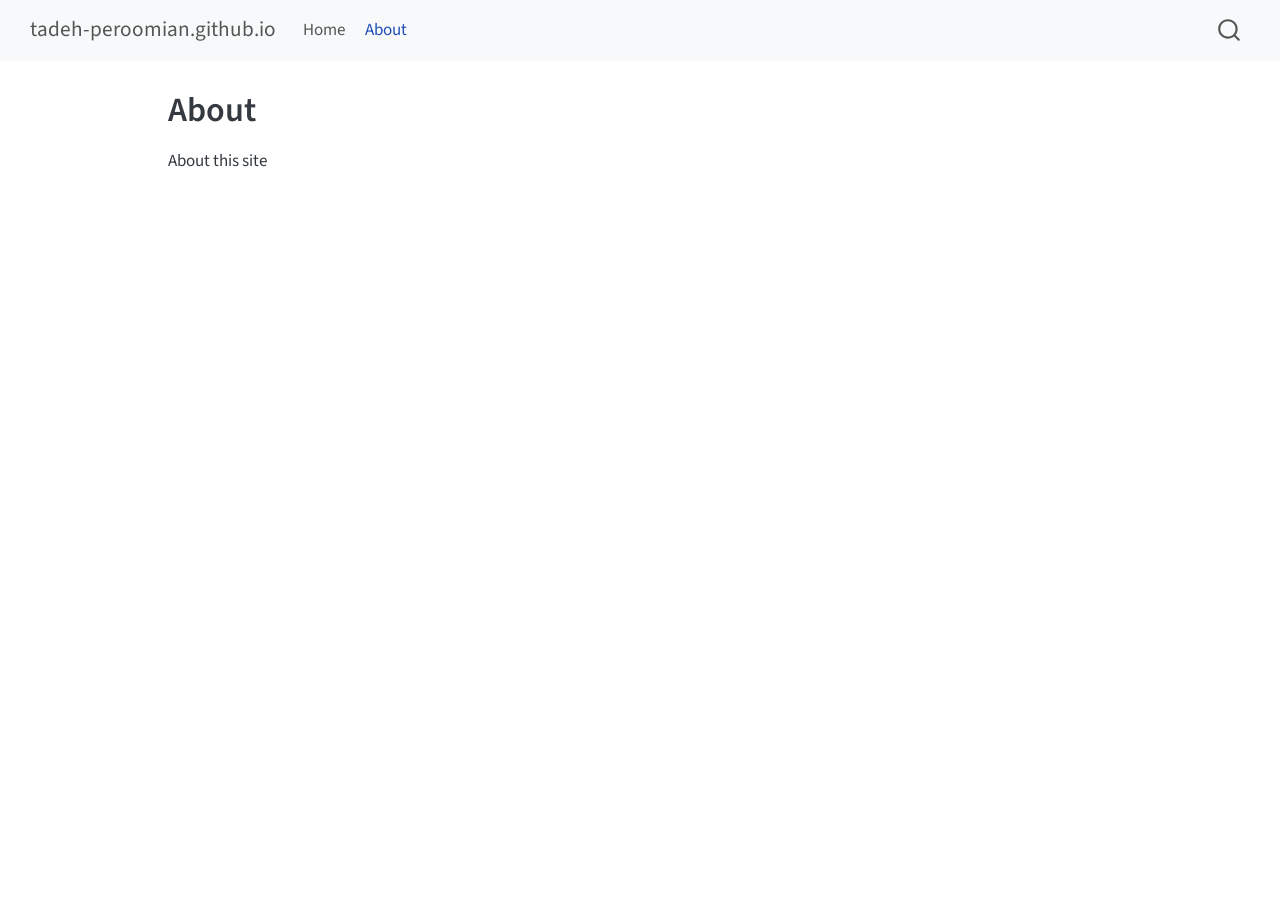
==== docs/about.html @ ea0ac881 "creating my website" ====
<!DOCTYPE html>
<html xmlns="http://www.w3.org/1999/xhtml" lang="en" xml:lang="en"><head>

<meta charset="utf-8">
<meta name="generator" content="quarto-1.9.36">

<meta name="viewport" content="width=device-width, initial-scale=1.0, user-scalable=yes">


<title>About – tadeh-peroomian.github.io</title>
<style>
/* Default styles provided by pandoc.
** See https://pandoc.org/MANUAL.html#variables-for-html for config info.
*/
code{white-space: pre-wrap;}
span.smallcaps{font-variant: small-caps;}
div.columns{display: flex; gap: min(4vw, 1.5em);}
div.column{flex: auto; overflow-x: auto;}
div.hanging-indent{margin-left: 1.5em; text-indent: -1.5em;}
ul.task-list{list-style: none;}
ul.task-list li input[type="checkbox"] {
  width: 0.8em;
  margin: 0 0.8em 0.2em -1em; /* quarto-specific, see https://github.com/quarto-dev/quarto-cli/issues/4556 */ 
  vertical-align: middle;
}
</style>


<script src="site_libs/quarto-nav/quarto-nav.js"></script>
<script src="site_libs/quarto-nav/headroom.min.js"></script>
<script src="site_libs/clipboard/clipboard.min.js"></script>
<script src="site_libs/quarto-search/autocomplete.umd.js"></script>
<script src="site_libs/quarto-search/fuse.min.js"></script>
<script src="site_libs/quarto-search/quarto-search.js"></script>
<meta name="quarto:offset" content="./">
<script src="site_libs/quarto-html/quarto.js" type="module"></script>
<script src="site_libs/quarto-html/tabsets/tabsets.js" type="module"></script>
<script src="site_libs/quarto-html/popper.min.js"></script>
<script src="site_libs/quarto-html/tippy.umd.min.js"></script>
<script src="site_libs/quarto-html/anchor.min.js"></script>
<link href="site_libs/quarto-html/tippy.css" rel="stylesheet">
<link href="site_libs/quarto-html/quarto-syntax-highlighting-845c23b38eaddc0f92fda52bfe77a8c8.css" rel="stylesheet" id="quarto-text-highlighting-styles">
<script src="site_libs/bootstrap/bootstrap.min.js"></script>
<link href="site_libs/bootstrap/bootstrap-icons.css" rel="stylesheet">
<link href="site_libs/bootstrap/bootstrap-158031087360bce0ff56dc785ce39e06.min.css" rel="stylesheet" append-hash="true" id="quarto-bootstrap" data-mode="light">
<script id="quarto-search-options" type="application/json">{
  "location": "navbar",
  "copy-button": false,
  "collapse-after": 3,
  "panel-placement": "end",
  "type": "overlay",
  "limit": 50,
  "keyboard-shortcut": [
    "f",
    "/",
    "s"
  ],
  "show-item-context": false,
  "language": {
    "search-no-results-text": "No results",
    "search-matching-documents-text": "matching documents",
    "search-copy-link-title": "Copy link to search",
    "search-hide-matches-text": "Hide additional matches",
    "search-more-match-text": "more match in this document",
    "search-more-matches-text": "more matches in this document",
    "search-clear-button-title": "Clear",
    "search-text-placeholder": "",
    "search-detached-cancel-button-title": "Cancel",
    "search-submit-button-title": "Submit",
    "search-label": "Search"
  }
}</script>


<link rel="stylesheet" href="styles.css">
</head>

<body class="nav-fixed quarto-light">

<div id="quarto-search-results"></div>
  <header id="quarto-header" class="headroom fixed-top">
    <nav class="navbar navbar-expand-lg " data-bs-theme="dark">
      <div class="navbar-container container-fluid">
      <div class="navbar-brand-container mx-auto">
    <a class="navbar-brand" href="./index.html">
    <span class="navbar-title">tadeh-peroomian.github.io</span>
    </a>
  </div>
            <div id="quarto-search" class="" title="Search"></div>
          <button class="navbar-toggler" type="button" data-bs-toggle="collapse" data-bs-target="#navbarCollapse" aria-controls="navbarCollapse" role="menu" aria-expanded="false" aria-label="Toggle navigation" onclick="if (window.quartoToggleHeadroom) { window.quartoToggleHeadroom(); }">
  <span class="navbar-toggler-icon"></span>
</button>
          <div class="collapse navbar-collapse" id="navbarCollapse">
            <ul class="navbar-nav navbar-nav-scroll me-auto">
  <li class="nav-item">
    <a class="nav-link" href="./index.html"> 
<span class="menu-text">Home</span></a>
  </li>  
  <li class="nav-item">
    <a class="nav-link active" href="./about.html" aria-current="page"> 
<span class="menu-text">About</span></a>
  </li>  
</ul>
          </div> <!-- /navcollapse -->
            <div class="quarto-navbar-tools">
</div>
      </div> <!-- /container-fluid -->
    </nav>
</header>
<!-- content -->
<div id="quarto-content" class="quarto-container page-columns page-rows-contents page-layout-article page-navbar">
<!-- sidebar -->
<!-- margin-sidebar -->
    <div id="quarto-margin-sidebar" class="sidebar margin-sidebar zindex-bottom">
        
    </div>
<!-- main -->
<main class="content" id="quarto-document-content">

<header id="title-block-header" class="quarto-title-block default">
<div class="quarto-title">
<h1 class="title">About</h1>
</div>



<div class="quarto-title-meta">

    
  
    
  </div>
  


</header>


<p>About this site</p>



</main> <!-- /main -->
<script id="quarto-html-after-body" type="application/javascript">
  window.document.addEventListener("DOMContentLoaded", function (event) {
    const icon = "";
    const anchorJS = new window.AnchorJS();
    anchorJS.options = {
      placement: 'right',
      icon: icon
    };
    anchorJS.add('.anchored');
    const isCodeAnnotation = (el) => {
      for (const clz of el.classList) {
        if (clz.startsWith('code-annotation-')) {                     
          return true;
        }
      }
      return false;
    }
    const onCopySuccess = function(e) {
      // button target
      const button = e.trigger;
      // don't keep focus
      button.blur();
      // flash "checked"
      button.classList.add('code-copy-button-checked');
      var currentTitle = button.getAttribute("title");
      button.setAttribute("title", "Copied!");
      let tooltip;
      if (window.bootstrap) {
        button.setAttribute("data-bs-toggle", "tooltip");
        button.setAttribute("data-bs-placement", "left");
        button.setAttribute("data-bs-title", "Copied!");
        tooltip = new bootstrap.Tooltip(button, 
          { trigger: "manual", 
            customClass: "code-copy-button-tooltip",
            offset: [0, -8]});
        tooltip.show();    
      }
      setTimeout(function() {
        if (tooltip) {
          tooltip.hide();
          button.removeAttribute("data-bs-title");
          button.removeAttribute("data-bs-toggle");
          button.removeAttribute("data-bs-placement");
        }
        button.setAttribute("title", currentTitle);
        button.classList.remove('code-copy-button-checked');
      }, 1000);
      // clear code selection
      e.clearSelection();
    }
    const getTextToCopy = function(trigger) {
      const outerScaffold = trigger.parentElement.cloneNode(true);
      const codeEl = outerScaffold.querySelector('code');
      for (const childEl of codeEl.children) {
        if (isCodeAnnotation(childEl)) {
          childEl.remove();
        }
      }
      return codeEl.innerText;
    }
    const clipboard = new window.ClipboardJS('.code-copy-button:not([data-in-quarto-modal])', {
      text: getTextToCopy
    });
    clipboard.on('success', onCopySuccess);
    if (window.document.getElementById('quarto-embedded-source-code-modal')) {
      const clipboardModal = new window.ClipboardJS('.code-copy-button[data-in-quarto-modal]', {
        text: getTextToCopy,
        container: window.document.getElementById('quarto-embedded-source-code-modal')
      });
      clipboardModal.on('success', onCopySuccess);
    }
      var localhostRegex = new RegExp(/^(?:http|https):\/\/localhost\:?[0-9]*\//);
      var mailtoRegex = new RegExp(/^mailto:/);
        var filterRegex = new RegExp('/' + window.location.host + '/');
      var isInternal = (href) => {
          return filterRegex.test(href) || localhostRegex.test(href) || mailtoRegex.test(href);
      }
      // Inspect non-navigation links and adorn them if external
     var links = window.document.querySelectorAll('a[href]:not(.nav-link):not(.navbar-brand):not(.toc-action):not(.sidebar-link):not(.sidebar-item-toggle):not(.pagination-link):not(.no-external):not([aria-hidden]):not(.dropdown-item):not(.quarto-navigation-tool):not(.about-link)');
      for (var i=0; i<links.length; i++) {
        const link = links[i];
        if (!isInternal(link.href)) {
          // undo the damage that might have been done by quarto-nav.js in the case of
          // links that we want to consider external
          if (link.dataset.originalHref !== undefined) {
            link.href = link.dataset.originalHref;
          }
        }
      }
    function tippyHover(el, contentFn, onTriggerFn, onUntriggerFn) {
      const config = {
        allowHTML: true,
        maxWidth: 500,
        delay: 100,
        arrow: false,
        appendTo: function(el) {
            return el.parentElement;
        },
        interactive: true,
        interactiveBorder: 10,
        theme: 'quarto',
        placement: 'bottom-start',
      };
      if (contentFn) {
        config.content = contentFn;
      }
      if (onTriggerFn) {
        config.onTrigger = onTriggerFn;
      }
      if (onUntriggerFn) {
        config.onUntrigger = onUntriggerFn;
      }
      window.tippy(el, config); 
    }
    const noterefs = window.document.querySelectorAll('a[role="doc-noteref"]');
    for (var i=0; i<noterefs.length; i++) {
      const ref = noterefs[i];
      tippyHover(ref, function() {
        // use id or data attribute instead here
        let href = ref.getAttribute('data-footnote-href') || ref.getAttribute('href');
        try { href = new URL(href).hash; } catch {}
        const id = href.replace(/^#\/?/, "");
        const note = window.document.getElementById(id);
        if (note) {
          return note.innerHTML;
        } else {
          return "";
        }
      });
    }
    const xrefs = window.document.querySelectorAll('a.quarto-xref');
    const processXRef = (id, note) => {
      // Strip column container classes
      const stripColumnClz = (el) => {
        el.classList.remove("page-full", "page-columns");
        if (el.children) {
          for (const child of el.children) {
            stripColumnClz(child);
          }
        }
      }
      stripColumnClz(note)
      if (id === null || id.startsWith('sec-')) {
        // Special case sections, only their first couple elements
        const container = document.createElement("div");
        if (note.children && note.children.length > 2) {
          container.appendChild(note.children[0].cloneNode(true));
          for (let i = 1; i < note.children.length; i++) {
            const child = note.children[i];
            if (child.tagName === "P" && child.innerText === "") {
              continue;
            } else {
              container.appendChild(child.cloneNode(true));
              break;
            }
          }
          if (window.Quarto?.typesetMath) {
            window.Quarto.typesetMath(container);
          }
          return container.innerHTML
        } else {
          if (window.Quarto?.typesetMath) {
            window.Quarto.typesetMath(note);
          }
          return note.innerHTML;
        }
      } else {
        // Remove any anchor links if they are present
        const anchorLink = note.querySelector('a.anchorjs-link');
        if (anchorLink) {
          anchorLink.remove();
        }
        if (window.Quarto?.typesetMath) {
          window.Quarto.typesetMath(note);
        }
        if (note.classList.contains("callout")) {
          return note.outerHTML;
        } else {
          return note.innerHTML;
        }
      }
    }
    for (var i=0; i<xrefs.length; i++) {
      const xref = xrefs[i];
      tippyHover(xref, undefined, function(instance) {
        instance.disable();
        let url = xref.getAttribute('href');
        let hash = undefined; 
        if (url.startsWith('#')) {
          hash = url;
        } else {
          try { hash = new URL(url).hash; } catch {}
        }
        if (hash) {
          const id = hash.replace(/^#\/?/, "");
          const note = window.document.getElementById(id);
          if (note !== null) {
            try {
              const html = processXRef(id, note.cloneNode(true));
              instance.setContent(html);
            } finally {
              instance.enable();
              instance.show();
            }
          } else {
            // See if we can fetch this
            fetch(url.split('#')[0])
            .then(res => res.text())
            .then(html => {
              const parser = new DOMParser();
              const htmlDoc = parser.parseFromString(html, "text/html");
              const note = htmlDoc.getElementById(id);
              if (note !== null) {
                const html = processXRef(id, note);
                instance.setContent(html);
              } 
            }).finally(() => {
              instance.enable();
              instance.show();
            });
          }
        } else {
          // See if we can fetch a full url (with no hash to target)
          // This is a special case and we should probably do some content thinning / targeting
          fetch(url)
          .then(res => res.text())
          .then(html => {
            const parser = new DOMParser();
            const htmlDoc = parser.parseFromString(html, "text/html");
            const note = htmlDoc.querySelector('main.content');
            if (note !== null) {
              // This should only happen for chapter cross references
              // (since there is no id in the URL)
              // remove the first header
              if (note.children.length > 0 && note.children[0].tagName === "HEADER") {
                note.children[0].remove();
              }
              const html = processXRef(null, note);
              instance.setContent(html);
            } 
          }).finally(() => {
            instance.enable();
            instance.show();
          });
        }
      }, function(instance) {
      });
    }
        let selectedAnnoteEl;
        const selectorForAnnotation = ( cell, annotation) => {
          let cellAttr = 'data-code-cell="' + cell + '"';
          let lineAttr = 'data-code-annotation="' +  annotation + '"';
          const selector = 'span[' + cellAttr + '][' + lineAttr + ']';
          return selector;
        }
        const selectCodeLines = (annoteEl) => {
          const doc = window.document;
          const targetCell = annoteEl.getAttribute("data-target-cell");
          const targetAnnotation = annoteEl.getAttribute("data-target-annotation");
          const annoteSpan = window.document.querySelector(selectorForAnnotation(targetCell, targetAnnotation));
          const lines = annoteSpan.getAttribute("data-code-lines").split(",");
          const lineIds = lines.map((line) => {
            return targetCell + "-" + line;
          })
          let top = null;
          let height = null;
          let parent = null;
          if (lineIds.length > 0) {
              //compute the position of the single el (top and bottom and make a div)
              const el = window.document.getElementById(lineIds[0]);
              top = el.offsetTop;
              height = el.offsetHeight;
              parent = el.parentElement.parentElement;
            if (lineIds.length > 1) {
              const lastEl = window.document.getElementById(lineIds[lineIds.length - 1]);
              const bottom = lastEl.offsetTop + lastEl.offsetHeight;
              height = bottom - top;
            }
            if (top !== null && height !== null && parent !== null) {
              // cook up a div (if necessary) and position it 
              let div = window.document.getElementById("code-annotation-line-highlight");
              if (div === null) {
                div = window.document.createElement("div");
                div.setAttribute("id", "code-annotation-line-highlight");
                div.style.position = 'absolute';
                parent.appendChild(div);
              }
              div.style.top = top - 2 + "px";
              div.style.height = height + 4 + "px";
              div.style.left = 0;
              let gutterDiv = window.document.getElementById("code-annotation-line-highlight-gutter");
              if (gutterDiv === null) {
                gutterDiv = window.document.createElement("div");
                gutterDiv.setAttribute("id", "code-annotation-line-highlight-gutter");
                gutterDiv.style.position = 'absolute';
                const codeCell = window.document.getElementById(targetCell);
                const gutter = codeCell.querySelector('.code-annotation-gutter');
                gutter.appendChild(gutterDiv);
              }
              gutterDiv.style.top = top - 2 + "px";
              gutterDiv.style.height = height + 4 + "px";
            }
            selectedAnnoteEl = annoteEl;
          }
        };
        const unselectCodeLines = () => {
          const elementsIds = ["code-annotation-line-highlight", "code-annotation-line-highlight-gutter"];
          elementsIds.forEach((elId) => {
            const div = window.document.getElementById(elId);
            if (div) {
              div.remove();
            }
          });
          selectedAnnoteEl = undefined;
        };
          // Handle positioning of the toggle
      window.addEventListener(
        "resize",
        throttle(() => {
          elRect = undefined;
          if (selectedAnnoteEl) {
            selectCodeLines(selectedAnnoteEl);
          }
        }, 10)
      );
      function throttle(fn, ms) {
      let throttle = false;
      let timer;
        return (...args) => {
          if(!throttle) { // first call gets through
              fn.apply(this, args);
              throttle = true;
          } else { // all the others get throttled
              if(timer) clearTimeout(timer); // cancel #2
              timer = setTimeout(() => {
                fn.apply(this, args);
                timer = throttle = false;
              }, ms);
          }
        };
      }
        // Attach click handler to the DT
        const annoteDls = window.document.querySelectorAll('dt[data-target-cell]');
        for (const annoteDlNode of annoteDls) {
          annoteDlNode.addEventListener('click', (event) => {
            const clickedEl = event.target;
            if (clickedEl !== selectedAnnoteEl) {
              unselectCodeLines();
              const activeEl = window.document.querySelector('dt[data-target-cell].code-annotation-active');
              if (activeEl) {
                activeEl.classList.remove('code-annotation-active');
              }
              selectCodeLines(clickedEl);
              clickedEl.classList.add('code-annotation-active');
            } else {
              // Unselect the line
              unselectCodeLines();
              clickedEl.classList.remove('code-annotation-active');
            }
          });
        }
    const findCites = (el) => {
      const parentEl = el.parentElement;
      if (parentEl) {
        const cites = parentEl.dataset.cites;
        if (cites) {
          return {
            el,
            cites: cites.split(' ')
          };
        } else {
          return findCites(el.parentElement)
        }
      } else {
        return undefined;
      }
    };
    var bibliorefs = window.document.querySelectorAll('a[role="doc-biblioref"]');
    for (var i=0; i<bibliorefs.length; i++) {
      const ref = bibliorefs[i];
      const citeInfo = findCites(ref);
      if (citeInfo) {
        tippyHover(citeInfo.el, function() {
          var popup = window.document.createElement('div');
          citeInfo.cites.forEach(function(cite) {
            var citeDiv = window.document.createElement('div');
            citeDiv.classList.add('hanging-indent');
            citeDiv.classList.add('csl-entry');
            var biblioDiv = window.document.getElementById('ref-' + cite);
            if (biblioDiv) {
              citeDiv.innerHTML = biblioDiv.innerHTML;
            }
            popup.appendChild(citeDiv);
          });
          return popup.innerHTML;
        });
      }
    }
  });
  </script>
</div> <!-- /content -->




</body></html>
---- docs/site_libs/quarto-html/tippy.css ----
.tippy-box[data-animation=fade][data-state=hidden]{opacity:0}[data-tippy-root]{max-width:calc(100vw - 10px)}.tippy-box{position:relative;background-color:#333;color:#fff;border-radius:4px;font-size:14px;line-height:1.4;white-space:normal;outline:0;transition-property:transform,visibility,opacity}.tippy-box[data-placement^=top]>.tippy-arrow{bottom:0}.tippy-box[data-placement^=top]>.tippy-arrow:before{bottom:-7px;left:0;border-width:8px 8px 0;border-top-color:initial;transform-origin:center top}.tippy-box[data-placement^=bottom]>.tippy-arrow{top:0}.tippy-box[data-placement^=bottom]>.tippy-arrow:before{top:-7px;left:0;border-width:0 8px 8px;border-bottom-color:initial;transform-origin:center bottom}.tippy-box[data-placement^=left]>.tippy-arrow{right:0}.tippy-box[data-placement^=left]>.tippy-arrow:before{border-width:8px 0 8px 8px;border-left-color:initial;right:-7px;transform-origin:center left}.tippy-box[data-placement^=right]>.tippy-arrow{left:0}.tippy-box[data-placement^=right]>.tippy-arrow:before{left:-7px;border-width:8px 8px 8px 0;border-right-color:initial;transform-origin:center right}.tippy-box[data-inertia][data-state=visible]{transition-timing-function:cubic-bezier(.54,1.5,.38,1.11)}.tippy-arrow{width:16px;height:16px;color:#333}.tippy-arrow:before{content:"";position:absolute;border-color:transparent;border-style:solid}.tippy-content{position:relative;padding:5px 9px;z-index:1}
---- docs/site_libs/quarto-html/quarto-syntax-highlighting-845c23b38eaddc0f92fda52bfe77a8c8.css ----
/* quarto syntax highlight colors */
:root {
  --quarto-hl-ot-color: #003B4F;
  --quarto-hl-at-color: #657422;
  --quarto-hl-ss-color: #20794D;
  --quarto-hl-an-color: #5E5E5E;
  --quarto-hl-fu-color: #4758AB;
  --quarto-hl-st-color: #20794D;
  --quarto-hl-cf-color: #003B4F;
  --quarto-hl-op-color: #5E5E5E;
  --quarto-hl-er-color: #AD0000;
  --quarto-hl-bn-color: #AD0000;
  --quarto-hl-al-color: #AD0000;
  --quarto-hl-va-color: #111111;
  --quarto-hl-bu-color: inherit;
  --quarto-hl-ex-color: inherit;
  --quarto-hl-pp-color: #AD0000;
  --quarto-hl-in-color: #5E5E5E;
  --quarto-hl-vs-color: #20794D;
  --quarto-hl-wa-color: #5E5E5E;
  --quarto-hl-do-color: #5E5E5E;
  --quarto-hl-im-color: #00769E;
  --quarto-hl-ch-color: #20794D;
  --quarto-hl-dt-color: #AD0000;
  --quarto-hl-fl-color: #AD0000;
  --quarto-hl-co-color: #5E5E5E;
  --quarto-hl-cv-color: #5E5E5E;
  --quarto-hl-cn-color: #8f5902;
  --quarto-hl-sc-color: #5E5E5E;
  --quarto-hl-dv-color: #AD0000;
  --quarto-hl-kw-color: #003B4F;
}

/* other quarto variables */
:root {
  --quarto-font-monospace: SFMono-Regular, Menlo, Monaco, Consolas, "Liberation Mono", "Courier New", monospace;
}

/* syntax highlight based on Pandoc's rules */
pre > code.sourceCode > span {
  color: #003B4F;
}

code.sourceCode > span {
  color: #003B4F;
}

div.sourceCode,
div.sourceCode pre.sourceCode {
  color: #003B4F;
}

/* Normal */
code span {
  color: #003B4F;
}

/* Alert */
code span.al {
  color: #AD0000;
  font-style: inherit;
}

/* Annotation */
code span.an {
  color: #5E5E5E;
  font-style: inherit;
}

/* Attribute */
code span.at {
  color: #657422;
  font-style: inherit;
}

/* BaseN */
code span.bn {
  color: #AD0000;
  font-style: inherit;
}

/* BuiltIn */
code span.bu {
  font-style: inherit;
}

/* ControlFlow */
code span.cf {
  color: #003B4F;
  font-weight: bold;
  font-style: inherit;
}

/* Char */
code span.ch {
  color: #20794D;
  font-style: inherit;
}

/* Constant */
code span.cn {
  color: #8f5902;
  font-style: inherit;
}

/* Comment */
code span.co {
  color: #5E5E5E;
  font-style: inherit;
}

/* CommentVar */
code span.cv {
  color: #5E5E5E;
  font-style: italic;
}

/* Documentation */
code span.do {
  color: #5E5E5E;
  font-style: italic;
}

/* DataType */
code span.dt {
  color: #AD0000;
  font-style: inherit;
}

/* DecVal */
code span.dv {
  color: #AD0000;
  font-style: inherit;
}

/* Error */
code span.er {
  color: #AD0000;
  font-style: inherit;
}

/* Extension */
code span.ex {
  font-style: inherit;
}

/* Float */
code span.fl {
  color: #AD0000;
  font-style: inherit;
}

/* Function */
code span.fu {
  color: #4758AB;
  font-style: inherit;
}

/* Import */
code span.im {
  color: #00769E;
  font-style: inherit;
}

/* Information */
code span.in {
  color: #5E5E5E;
  font-style: inherit;
}

/* Keyword */
code span.kw {
  color: #003B4F;
  font-weight: bold;
  font-style: inherit;
}

/* Operator */
code span.op {
  color: #5E5E5E;
  font-style: inherit;
}

/* Other */
code span.ot {
  color: #003B4F;
  font-style: inherit;
}

/* Preprocessor */
code span.pp {
  color: #AD0000;
  font-style: inherit;
}

/* SpecialChar */
code span.sc {
  color: #5E5E5E;
  font-style: inherit;
}

/* SpecialString */
code span.ss {
  color: #20794D;
  font-style: inherit;
}

/* String */
code span.st {
  color: #20794D;
  font-style: inherit;
}

/* Variable */
code span.va {
  color: #111111;
  font-style: inherit;
}

/* VerbatimString */
code span.vs {
  color: #20794D;
  font-style: inherit;
}

/* Warning */
code span.wa {
  color: #5E5E5E;
  font-style: italic;
}

.prevent-inlining {
  content: "</";
}

/*# sourceMappingURL=ac89f0bb514bba72461919f78549e31c.css.map */
---- docs/styles.css ----
/* css styles */
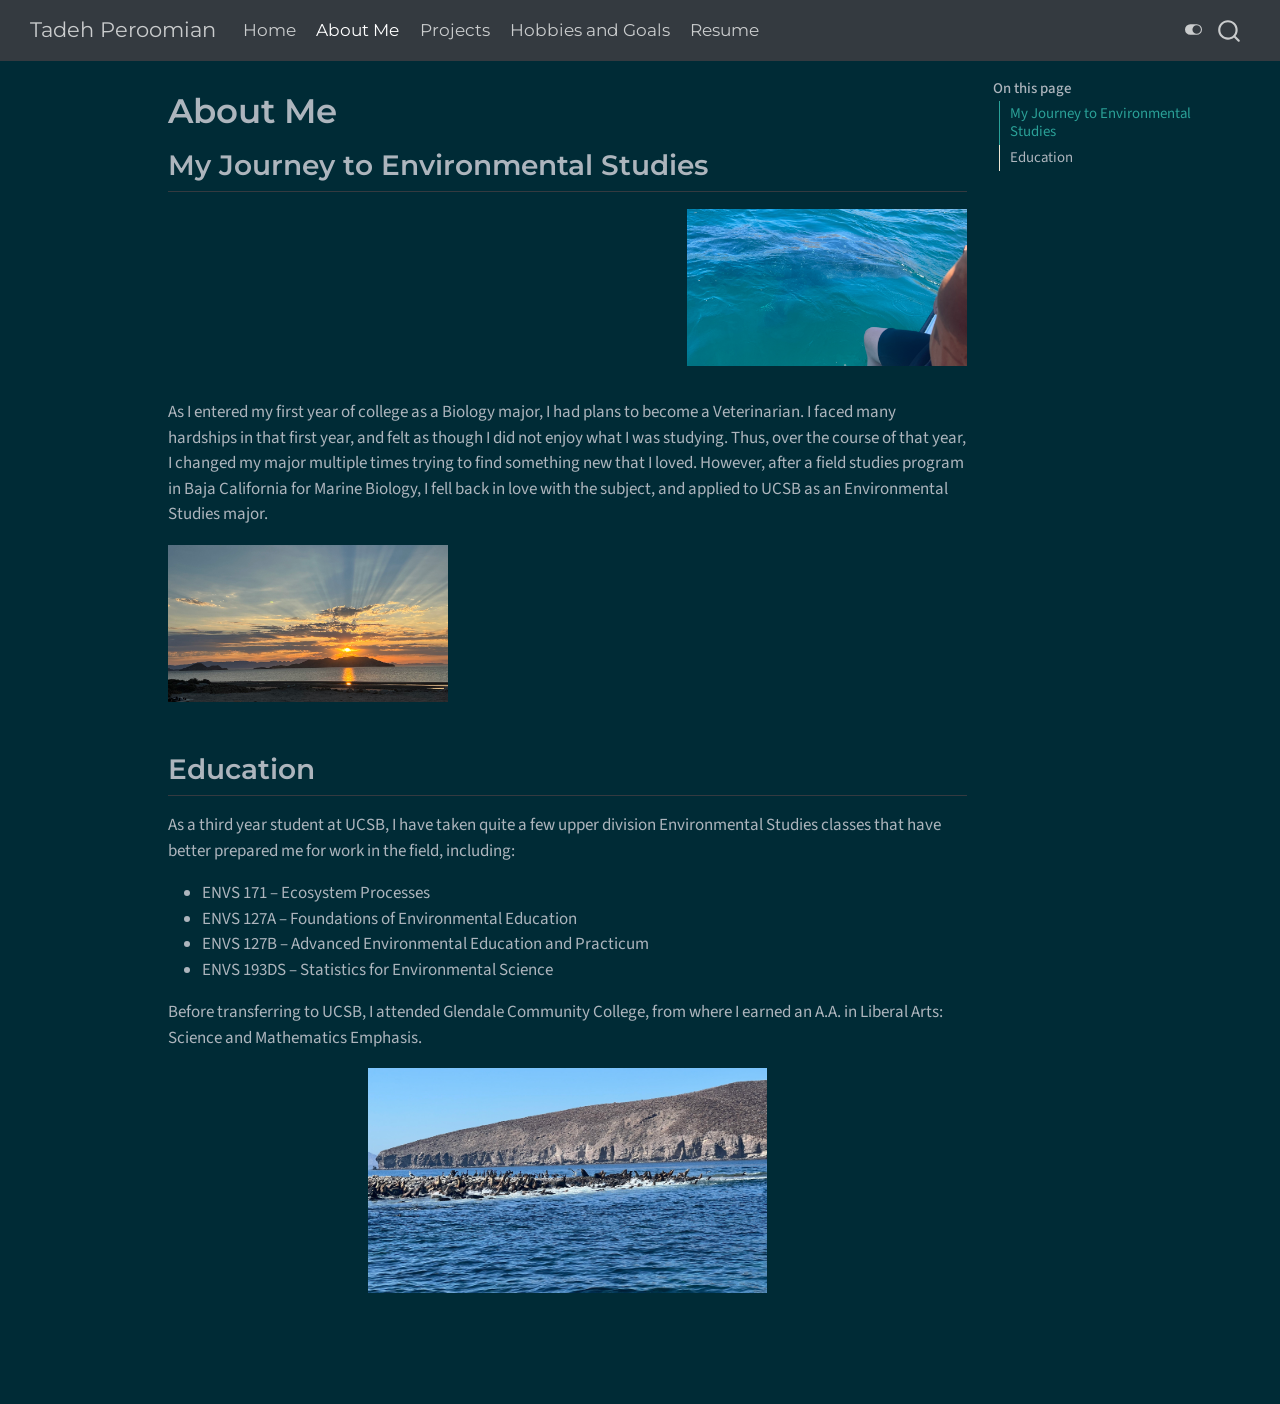
==== commit 25d54dde: "added photos and pre-written sections to the about page" ====
--- a/docs/about.html
+++ b/docs/about.html
@@ -7,7 +7,7 @@
 <meta name="viewport" content="width=device-width, initial-scale=1.0, user-scalable=yes">
 
 
-<title>About – tadeh-peroomian.github.io</title>
+<title>About Me – Tadeh Peroomian</title>
 <style>
 /* Default styles provided by pandoc.
 ** See https://pandoc.org/MANUAL.html#variables-for-html for config info.
@@ -39,10 +39,12 @@
 <script src="site_libs/quarto-html/tippy.umd.min.js"></script>
 <script src="site_libs/quarto-html/anchor.min.js"></script>
 <link href="site_libs/quarto-html/tippy.css" rel="stylesheet">
-<link href="site_libs/quarto-html/quarto-syntax-highlighting-845c23b38eaddc0f92fda52bfe77a8c8.css" rel="stylesheet" id="quarto-text-highlighting-styles">
+<link href="site_libs/quarto-html/quarto-syntax-highlighting-845c23b38eaddc0f92fda52bfe77a8c8.css" rel="stylesheet" class="quarto-color-scheme" id="quarto-text-highlighting-styles">
+<link href="site_libs/quarto-html/quarto-syntax-highlighting-dark-f418161beb48e0141c760e455f12af2c.css" rel="stylesheet" class="quarto-color-scheme quarto-color-alternate" id="quarto-text-highlighting-styles">
 <script src="site_libs/bootstrap/bootstrap.min.js"></script>
 <link href="site_libs/bootstrap/bootstrap-icons.css" rel="stylesheet">
-<link href="site_libs/bootstrap/bootstrap-158031087360bce0ff56dc785ce39e06.min.css" rel="stylesheet" append-hash="true" id="quarto-bootstrap" data-mode="light">
+<link href="site_libs/bootstrap/bootstrap-4397f41838bf6696a92fdfbed53ac40c.min.css" rel="stylesheet" append-hash="true" class="quarto-color-scheme" id="quarto-bootstrap" data-mode="light">
+<link href="site_libs/bootstrap/bootstrap-dark-4d72738a521f03bda770c6fbcc444206.min.css" rel="stylesheet" append-hash="true" class="quarto-color-scheme quarto-color-alternate" id="quarto-bootstrap" data-mode="dark">
 <script id="quarto-search-options" type="application/json">{
   "location": "navbar",
   "copy-button": false,
@@ -75,7 +77,167 @@
 <link rel="stylesheet" href="styles.css">
 </head>
 
-<body class="nav-fixed quarto-light">
+<body class="nav-fixed quarto-dark"><script id="quarto-html-before-body" type="application/javascript">
+    const toggleBodyColorMode = (bsSheetEl) => {
+      const mode = bsSheetEl.getAttribute("data-mode");
+      const bodyEl = window.document.querySelector("body");
+      if (mode === "dark") {
+        bodyEl.classList.add("quarto-dark");
+        bodyEl.classList.remove("quarto-light");
+      } else {
+        bodyEl.classList.add("quarto-light");
+        bodyEl.classList.remove("quarto-dark");
+      }
+    }
+    const toggleBodyColorPrimary = () => {
+      const bsSheetEl = window.document.querySelector("link#quarto-bootstrap:not([rel=disabled-stylesheet])");
+      if (bsSheetEl) {
+        toggleBodyColorMode(bsSheetEl);
+      }
+    }
+    const setColorSchemeToggle = (alternate) => {
+      const toggles = window.document.querySelectorAll('.quarto-color-scheme-toggle');
+      for (let i=0; i < toggles.length; i++) {
+        const toggle = toggles[i];
+        if (toggle) {
+          if (alternate) {
+            toggle.classList.add("alternate");
+          } else {
+            toggle.classList.remove("alternate");
+          }
+        }
+      }
+    };
+    const toggleColorMode = (alternate) => {
+      // Switch the stylesheets
+      const primaryStylesheets = window.document.querySelectorAll('link.quarto-color-scheme:not(.quarto-color-alternate)');
+      const alternateStylesheets = window.document.querySelectorAll('link.quarto-color-scheme.quarto-color-alternate');
+      manageTransitions('#quarto-margin-sidebar .nav-link', false);
+      if (alternate) {
+        // note: dark is layered on light, we don't disable primary!
+        enableStylesheet(alternateStylesheets);
+        for (const sheetNode of alternateStylesheets) {
+          if (sheetNode.id === "quarto-bootstrap") {
+            toggleBodyColorMode(sheetNode);
+          }
+        }
+      } else {
+        disableStylesheet(alternateStylesheets);
+        enableStylesheet(primaryStylesheets)
+        toggleBodyColorPrimary();
+      }
+      manageTransitions('#quarto-margin-sidebar .nav-link', true);
+      // Switch the toggles
+      setColorSchemeToggle(alternate)
+      // Hack to workaround the fact that safari doesn't
+      // properly recolor the scrollbar when toggling (#1455)
+      if (navigator.userAgent.indexOf('Safari') > 0 && navigator.userAgent.indexOf('Chrome') == -1) {
+        manageTransitions("body", false);
+        window.scrollTo(0, 1);
+        setTimeout(() => {
+          window.scrollTo(0, 0);
+          manageTransitions("body", true);
+        }, 40);
+      }
+    }
+    const disableStylesheet = (stylesheets) => {
+      for (let i=0; i < stylesheets.length; i++) {
+        const stylesheet = stylesheets[i];
+        stylesheet.rel = 'disabled-stylesheet';
+      }
+    }
+    const enableStylesheet = (stylesheets) => {
+      for (let i=0; i < stylesheets.length; i++) {
+        const stylesheet = stylesheets[i];
+        if(stylesheet.rel !== 'stylesheet') { // for Chrome, which will still FOUC without this check
+          stylesheet.rel = 'stylesheet';
+        }
+      }
+    }
+    const manageTransitions = (selector, allowTransitions) => {
+      const els = window.document.querySelectorAll(selector);
+      for (let i=0; i < els.length; i++) {
+        const el = els[i];
+        if (allowTransitions) {
+          el.classList.remove('notransition');
+        } else {
+          el.classList.add('notransition');
+        }
+      }
+    }
+    const isFileUrl = () => {
+      return window.location.protocol === 'file:';
+    }
+    const hasAlternateSentinel = () => {
+      let styleSentinel = getColorSchemeSentinel();
+      if (styleSentinel !== null) {
+        return styleSentinel === "alternate";
+      } else {
+        return false;
+      }
+    }
+    const setStyleSentinel = (alternate) => {
+      const value = alternate ? "alternate" : "default";
+      if (!isFileUrl()) {
+        window.localStorage.setItem("quarto-color-scheme", value);
+      } else {
+        localAlternateSentinel = value;
+      }
+    }
+    const getColorSchemeSentinel = () => {
+      if (!isFileUrl()) {
+        const storageValue = window.localStorage.getItem("quarto-color-scheme");
+        return storageValue != null ? storageValue : localAlternateSentinel;
+      } else {
+        return localAlternateSentinel;
+      }
+    }
+    const toggleGiscusIfUsed = (isAlternate, darkModeDefault) => {
+      const baseTheme = document.querySelector('#giscus-base-theme')?.value ?? 'light';
+      const alternateTheme = document.querySelector('#giscus-alt-theme')?.value ?? 'dark';
+      let newTheme = '';
+      if(authorPrefersDark) {
+        newTheme = isAlternate ? baseTheme : alternateTheme;
+      } else {
+        newTheme = isAlternate ? alternateTheme : baseTheme;
+      }
+      const changeGiscusTheme = () => {
+        // From: https://github.com/giscus/giscus/issues/336
+        const sendMessage = (message) => {
+          const iframe = document.querySelector('iframe.giscus-frame');
+          if (!iframe) return;
+          iframe.contentWindow.postMessage({ giscus: message }, 'https://giscus.app');
+        }
+        sendMessage({
+          setConfig: {
+            theme: newTheme
+          }
+        });
+      }
+      const isGiscussLoaded = window.document.querySelector('iframe.giscus-frame') !== null;
+      if (isGiscussLoaded) {
+        changeGiscusTheme();
+      }
+    };
+    const authorPrefersDark = true;
+    const darkModeDefault = authorPrefersDark;
+    let localAlternateSentinel = darkModeDefault ? 'alternate' : 'default';
+    // Dark / light mode switch
+    window.quartoToggleColorScheme = () => {
+      // Read the current dark / light value
+      let toAlternate = !hasAlternateSentinel();
+      toggleColorMode(toAlternate);
+      setStyleSentinel(toAlternate);
+      toggleGiscusIfUsed(toAlternate, darkModeDefault);
+      window.dispatchEvent(new Event('resize'));
+    };
+    // Switch to dark mode if need be
+    if (hasAlternateSentinel()) {
+      toggleColorMode(true);
+    } else {
+      toggleColorMode(false);
+    }
+  </script>
 
 <div id="quarto-search-results"></div>
   <header id="quarto-header" class="headroom fixed-top">
@@ -83,7 +245,7 @@
       <div class="navbar-container container-fluid">
       <div class="navbar-brand-container mx-auto">
     <a class="navbar-brand" href="./index.html">
-    <span class="navbar-title">tadeh-peroomian.github.io</span>
+    <span class="navbar-title">Tadeh Peroomian</span>
     </a>
   </div>
             <div id="quarto-search" class="" title="Search"></div>
@@ -98,11 +260,24 @@
   </li>  
   <li class="nav-item">
     <a class="nav-link active" href="./about.html" aria-current="page"> 
-<span class="menu-text">About</span></a>
+<span class="menu-text">About Me</span></a>
+  </li>  
+  <li class="nav-item">
+    <a class="nav-link" href="./projects.html"> 
+<span class="menu-text">Projects</span></a>
+  </li>  
+  <li class="nav-item">
+    <a class="nav-link" href="./hobbies_and_goals.html"> 
+<span class="menu-text">Hobbies and Goals</span></a>
+  </li>  
+  <li class="nav-item">
+    <a class="nav-link" href="./resume.html"> 
+<span class="menu-text">Resume</span></a>
   </li>  
 </ul>
           </div> <!-- /navcollapse -->
             <div class="quarto-navbar-tools">
+  <a href="" class="quarto-color-scheme-toggle quarto-navigation-tool  px-1" onclick="window.quartoToggleColorScheme(); return false;" title="Toggle dark mode"><i class="bi"></i></a>
 </div>
       </div> <!-- /container-fluid -->
     </nav>
@@ -111,15 +286,23 @@
 <div id="quarto-content" class="quarto-container page-columns page-rows-contents page-layout-article page-navbar">
 <!-- sidebar -->
 <!-- margin-sidebar -->
-    <div id="quarto-margin-sidebar" class="sidebar margin-sidebar zindex-bottom">
-        
+    <div id="quarto-margin-sidebar" class="sidebar margin-sidebar">
+        <nav id="TOC" role="doc-toc" class="toc-active">
+    <h2 id="toc-title">On this page</h2>
+   
+  <ul>
+  <li><a href="#my-journey-to-environmental-studies" id="toc-my-journey-to-environmental-studies" class="nav-link active" data-scroll-target="#my-journey-to-environmental-studies">My Journey to Environmental Studies</a></li>
+  <li><a href="#education" id="toc-education" class="nav-link" data-scroll-target="#education">Education</a></li>
+  </ul>
+</nav>
     </div>
 <!-- main -->
 <main class="content" id="quarto-document-content">
 
+
 <header id="title-block-header" class="quarto-title-block default">
 <div class="quarto-title">
-<h1 class="title">About</h1>
+<h1 class="title">About Me</h1>
 </div>
 
 
@@ -136,13 +319,55 @@
 </header>
 
 
-<p>About this site</p>
-
-
+<section id="my-journey-to-environmental-studies" class="level2">
+<h2 class="anchored" data-anchor-id="my-journey-to-environmental-studies">My Journey to Environmental Studies</h2>
+<div class="quarto-figure quarto-figure-right">
+<figure class="figure">
+<p><img src="whale_shark.jpg" class="img-fluid quarto-figure quarto-figure-right figure-img" style="width:35.0%"></p>
+</figure>
+</div>
+<p>As I entered my first year of college as a Biology major, I had plans to become a Veterinarian. I faced many hardships in that first year, and felt as though I did not enjoy what I was studying. Thus, over the course of that year, I changed my major multiple times trying to find something new that I loved. However, after a field studies program in Baja California for Marine Biology, I fell back in love with the subject, and applied to UCSB as an Environmental Studies major.</p>
+<div class="quarto-figure quarto-figure-left">
+<figure class="figure">
+<p><img src="baja_sunrise.jpg" class="img-fluid quarto-figure quarto-figure-left figure-img" style="width:35.0%"></p>
+</figure>
+</div>
+</section>
+<section id="education" class="level2">
+<h2 class="anchored" data-anchor-id="education">Education</h2>
+<p>As a third year student at UCSB, I have taken quite a few upper division Environmental Studies classes that have better prepared me for work in the field, including:</p>
+<ul>
+<li>ENVS 171 – Ecosystem Processes</li>
+<li>ENVS 127A – Foundations of Environmental Education</li>
+<li>ENVS 127B – Advanced Environmental Education and Practicum</li>
+<li>ENVS 193DS – Statistics for Environmental Science</li>
+</ul>
+<p>Before transferring to UCSB, I attended Glendale Community College, from where I earned an A.A. in Liberal Arts: Science and Mathematics Emphasis.</p>
+<div class="quarto-figure quarto-figure-center">
+<figure class="figure">
+<p><img src="sea_lion.jpg" class="img-fluid quarto-figure quarto-figure-center figure-img" style="width:50.0%"></p>
+</figure>
+</div>
+
+
+</section>
 
 </main> <!-- /main -->
 <script id="quarto-html-after-body" type="application/javascript">
   window.document.addEventListener("DOMContentLoaded", function (event) {
+    // Ensure there is a toggle, if there isn't float one in the top right
+    if (window.document.querySelector('.quarto-color-scheme-toggle') === null) {
+      const a = window.document.createElement('a');
+      a.classList.add('top-right');
+      a.classList.add('quarto-color-scheme-toggle');
+      a.href = "";
+      a.onclick = function() { try { window.quartoToggleColorScheme(); } catch {} return false; };
+      const i = window.document.createElement("i");
+      i.classList.add('bi');
+      a.appendChild(i);
+      window.document.body.appendChild(a);
+    }
+    setColorSchemeToggle(hasAlternateSentinel())
     const icon = "";
     const anchorJS = new window.AnchorJS();
     anchorJS.options = {
--- a/docs/site_libs/quarto-html/quarto-syntax-highlighting-dark-f418161beb48e0141c760e455f12af2c.css
+++ b/docs/site_libs/quarto-html/quarto-syntax-highlighting-dark-f418161beb48e0141c760e455f12af2c.css
@@ -0,0 +1,219 @@
+/* quarto syntax highlight colors */
+:root {
+  --quarto-hl-al-color: #f07178;
+  --quarto-hl-an-color: #d4d0ab;
+  --quarto-hl-at-color: #00e0e0;
+  --quarto-hl-bn-color: #d4d0ab;
+  --quarto-hl-bu-color: #abe338;
+  --quarto-hl-ch-color: #abe338;
+  --quarto-hl-co-color: #f8f8f2;
+  --quarto-hl-cv-color: #ffd700;
+  --quarto-hl-cn-color: #ffd700;
+  --quarto-hl-cf-color: #ffa07a;
+  --quarto-hl-dt-color: #ffa07a;
+  --quarto-hl-dv-color: #d4d0ab;
+  --quarto-hl-do-color: #f8f8f2;
+  --quarto-hl-er-color: #f07178;
+  --quarto-hl-ex-color: #00e0e0;
+  --quarto-hl-fl-color: #d4d0ab;
+  --quarto-hl-fu-color: #ffa07a;
+  --quarto-hl-im-color: #abe338;
+  --quarto-hl-in-color: #d4d0ab;
+  --quarto-hl-kw-color: #ffa07a;
+  --quarto-hl-op-color: #ffa07a;
+  --quarto-hl-ot-color: #00e0e0;
+  --quarto-hl-pp-color: #dcc6e0;
+  --quarto-hl-re-color: #00e0e0;
+  --quarto-hl-sc-color: #abe338;
+  --quarto-hl-ss-color: #abe338;
+  --quarto-hl-st-color: #abe338;
+  --quarto-hl-va-color: #00e0e0;
+  --quarto-hl-vs-color: #abe338;
+  --quarto-hl-wa-color: #dcc6e0;
+}
+
+/* other quarto variables */
+:root {
+  --quarto-font-monospace: SFMono-Regular, Menlo, Monaco, Consolas, "Liberation Mono", "Courier New", monospace;
+}
+
+/* syntax highlight based on Pandoc's rules */
+pre > code.sourceCode > span {
+  color: #f8f8f2;
+}
+
+code.sourceCode > span {
+  color: #f8f8f2;
+}
+
+div.sourceCode,
+div.sourceCode pre.sourceCode {
+  color: #f8f8f2;
+}
+
+/* Normal */
+code span {
+  color: #f8f8f2;
+}
+
+/* Alert */
+code span.al {
+  color: #f07178;
+}
+
+/* Annotation */
+code span.an {
+  color: #d4d0ab;
+}
+
+/* Attribute */
+code span.at {
+  color: #00e0e0;
+}
+
+/* BaseN */
+code span.bn {
+  color: #d4d0ab;
+}
+
+/* BuiltIn */
+code span.bu {
+  color: #abe338;
+}
+
+/* ControlFlow */
+code span.cf {
+  font-weight: bold;
+  color: #ffa07a;
+}
+
+/* Char */
+code span.ch {
+  color: #abe338;
+}
+
+/* Constant */
+code span.cn {
+  color: #ffd700;
+}
+
+/* Comment */
+code span.co {
+  font-style: italic;
+  color: #f8f8f2;
+}
+
+/* CommentVar */
+code span.cv {
+  color: #ffd700;
+}
+
+/* Documentation */
+code span.do {
+  color: #f8f8f2;
+}
+
+/* DataType */
+code span.dt {
+  color: #ffa07a;
+}
+
+/* DecVal */
+code span.dv {
+  color: #d4d0ab;
+}
+
+/* Error */
+code span.er {
+  color: #f07178;
+  text-decoration: underline;
+}
+
+/* Extension */
+code span.ex {
+  font-weight: bold;
+  color: #00e0e0;
+}
+
+/* Float */
+code span.fl {
+  color: #d4d0ab;
+}
+
+/* Function */
+code span.fu {
+  color: #ffa07a;
+}
+
+/* Import */
+code span.im {
+  color: #abe338;
+}
+
+/* Information */
+code span.in {
+  color: #d4d0ab;
+}
+
+/* Keyword */
+code span.kw {
+  font-weight: bold;
+  color: #ffa07a;
+}
+
+/* Operator */
+code span.op {
+  color: #ffa07a;
+}
+
+/* Other */
+code span.ot {
+  color: #00e0e0;
+}
+
+/* Preprocessor */
+code span.pp {
+  color: #dcc6e0;
+}
+
+/* RegionMarker */
+code span.re {
+  background-color: #f8f8f2;
+  color: #00e0e0;
+}
+
+/* SpecialChar */
+code span.sc {
+  color: #abe338;
+}
+
+/* SpecialString */
+code span.ss {
+  color: #abe338;
+}
+
+/* String */
+code span.st {
+  color: #abe338;
+}
+
+/* Variable */
+code span.va {
+  color: #00e0e0;
+}
+
+/* VerbatimString */
+code span.vs {
+  color: #abe338;
+}
+
+/* Warning */
+code span.wa {
+  color: #dcc6e0;
+}
+
+.prevent-inlining {
+  content: "</";
+}
+
+/*# sourceMappingURL=378c2a0cc31455d06730fbe37c8f3789.css.map */
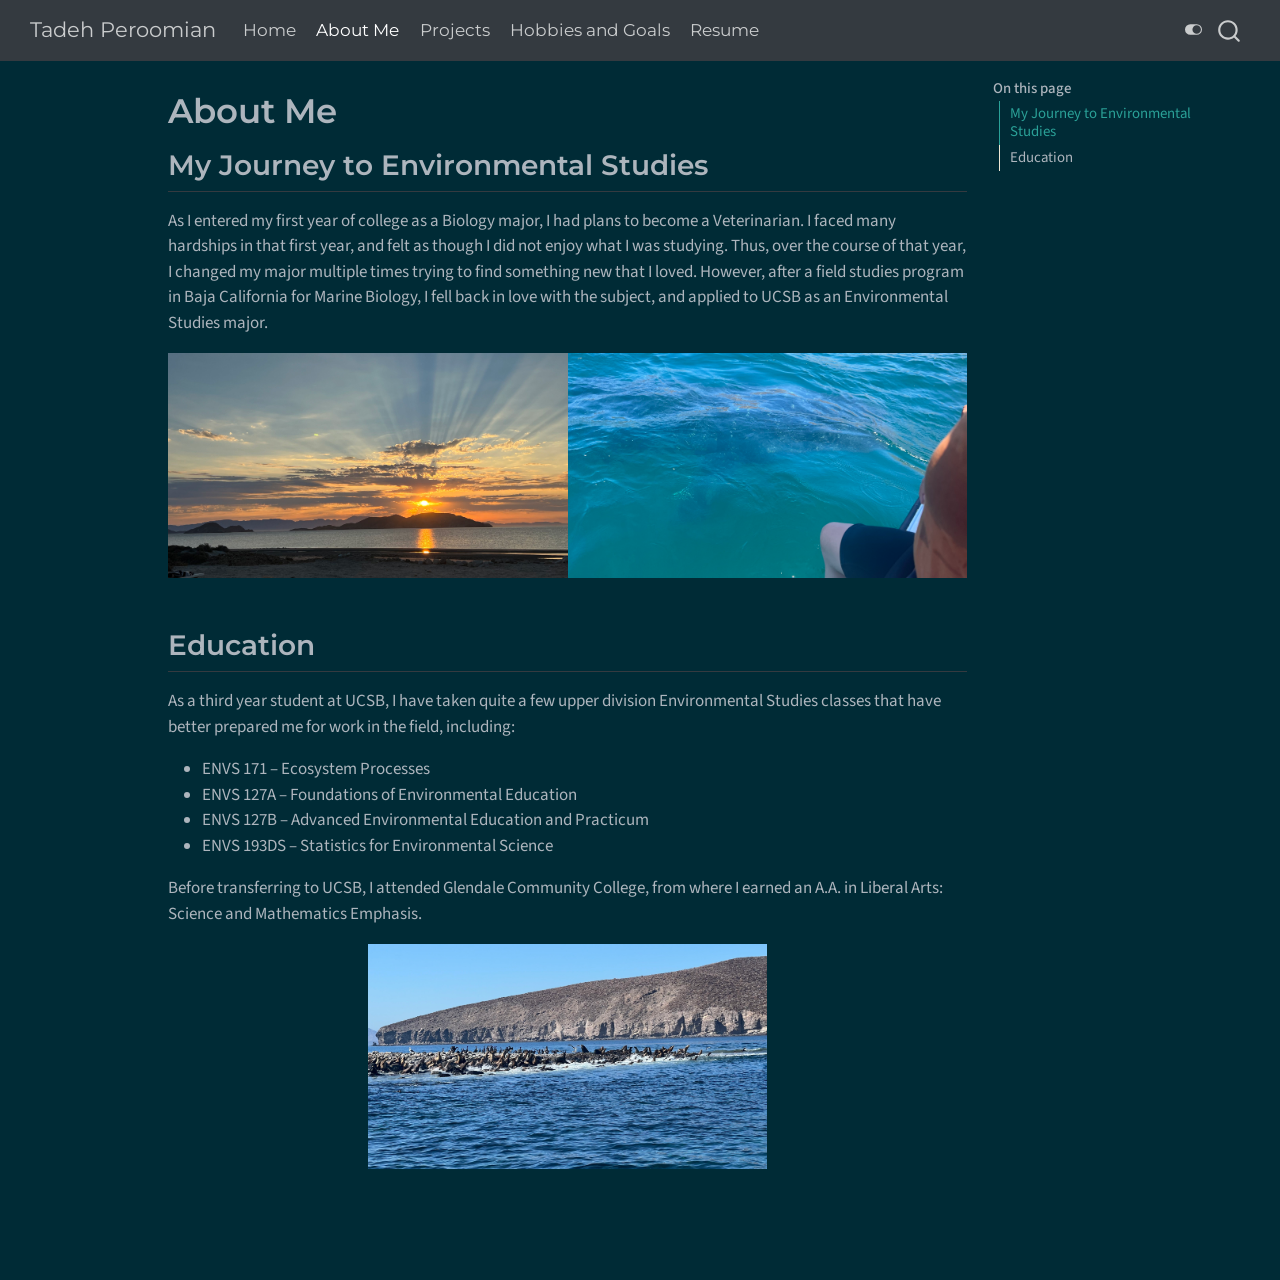
==== commit 8adbd186: "repositioning photos on about me page" ====
--- a/docs/about.html
+++ b/docs/about.html
@@ -321,16 +321,13 @@
 
 <section id="my-journey-to-environmental-studies" class="level2">
 <h2 class="anchored" data-anchor-id="my-journey-to-environmental-studies">My Journey to Environmental Studies</h2>
-<div class="quarto-figure quarto-figure-right">
-<figure class="figure">
-<p><img src="whale_shark.jpg" class="img-fluid quarto-figure quarto-figure-right figure-img" style="width:35.0%"></p>
-</figure>
+<p>As I entered my first year of college as a Biology major, I had plans to become a Veterinarian. I faced many hardships in that first year, and felt as though I did not enjoy what I was studying. Thus, over the course of that year, I changed my major multiple times trying to find something new that I loved. However, after a field studies program in Baja California for Marine Biology, I fell back in love with the subject, and applied to UCSB as an Environmental Studies major.</p>
+<div class="columns">
+<div class="column" style="width:50%;">
+<p><img src="baja_sunrise.jpg" class="img-fluid" style="width:100.0%"></p>
+</div><div class="column" style="width:50%;">
+<p><img src="whale_shark.jpg" class="img-fluid" style="width:100.0%"></p>
 </div>
-<p>As I entered my first year of college as a Biology major, I had plans to become a Veterinarian. I faced many hardships in that first year, and felt as though I did not enjoy what I was studying. Thus, over the course of that year, I changed my major multiple times trying to find something new that I loved. However, after a field studies program in Baja California for Marine Biology, I fell back in love with the subject, and applied to UCSB as an Environmental Studies major.</p>
-<div class="quarto-figure quarto-figure-left">
-<figure class="figure">
-<p><img src="baja_sunrise.jpg" class="img-fluid quarto-figure quarto-figure-left figure-img" style="width:35.0%"></p>
-</figure>
 </div>
 </section>
 <section id="education" class="level2">
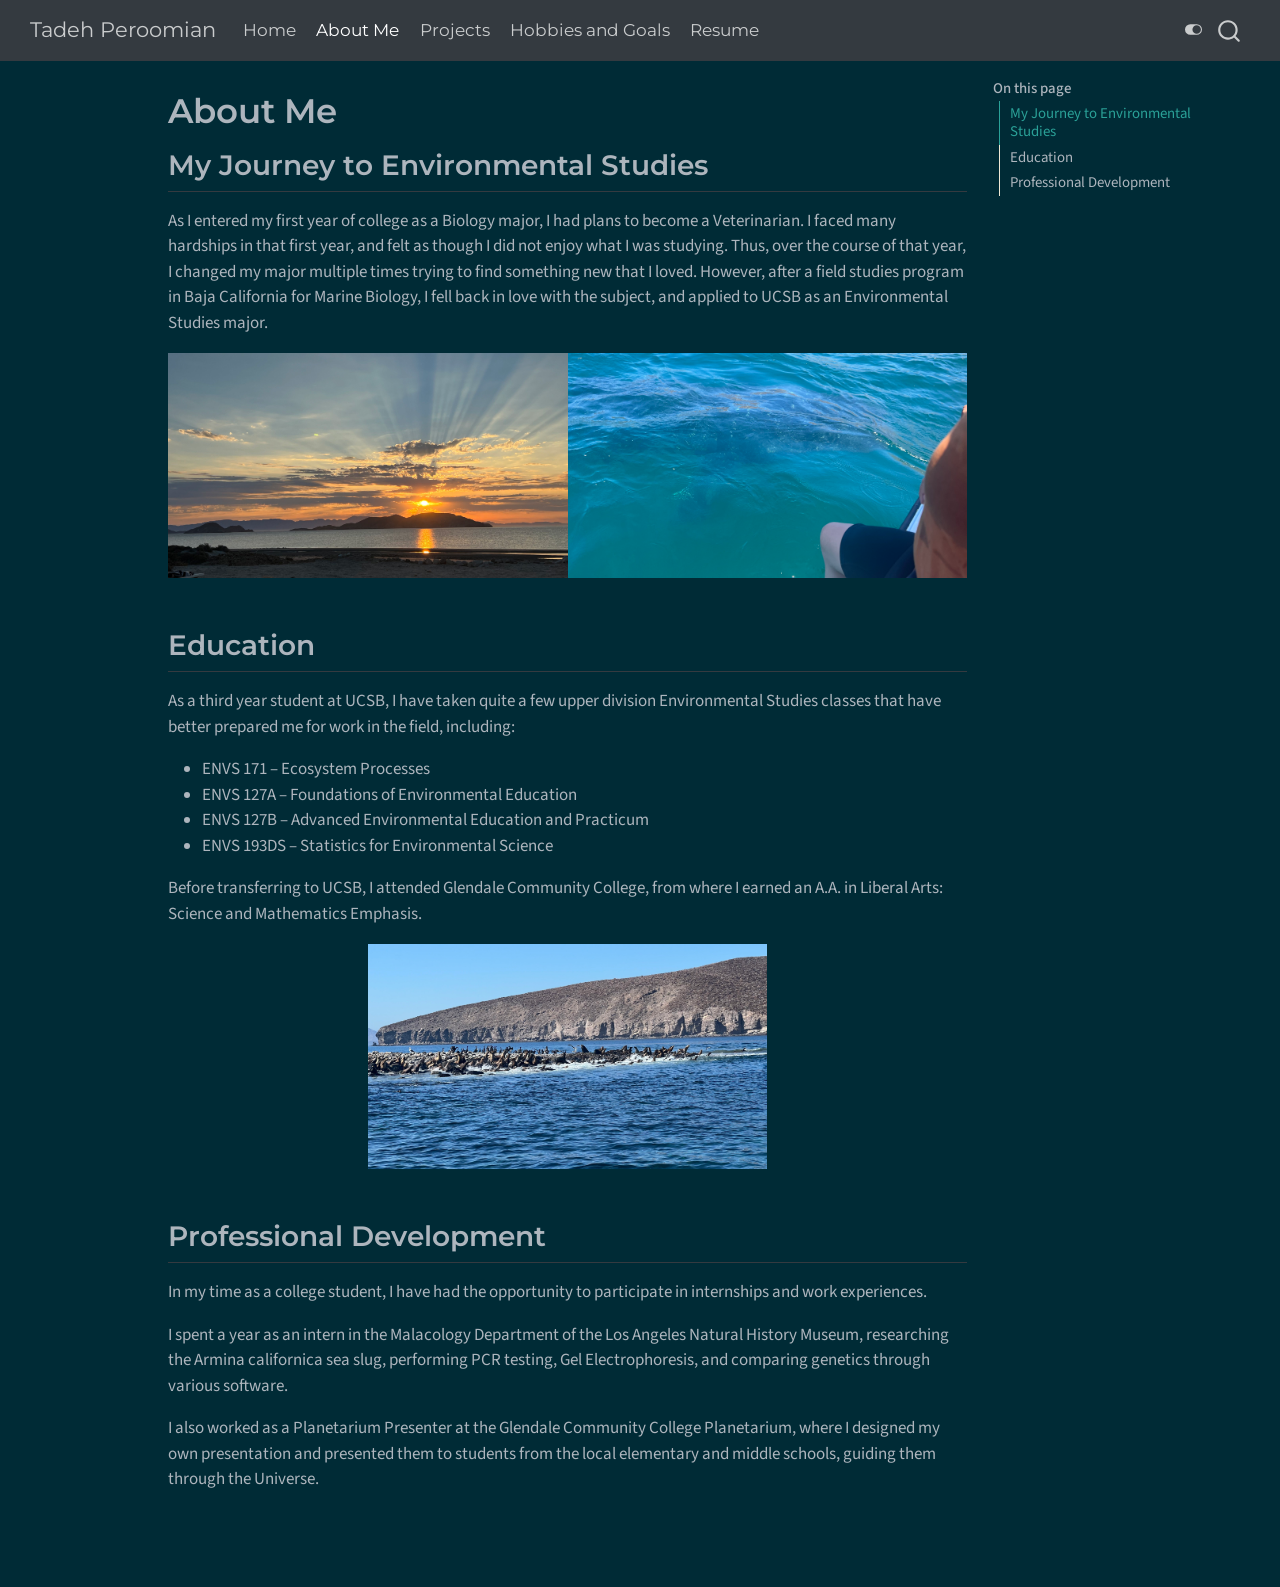
==== commit eb4d997e: "forgot to render" ====
--- a/docs/about.html
+++ b/docs/about.html
@@ -293,6 +293,7 @@
   <ul>
   <li><a href="#my-journey-to-environmental-studies" id="toc-my-journey-to-environmental-studies" class="nav-link active" data-scroll-target="#my-journey-to-environmental-studies">My Journey to Environmental Studies</a></li>
   <li><a href="#education" id="toc-education" class="nav-link" data-scroll-target="#education">Education</a></li>
+  <li><a href="#professional-development" id="toc-professional-development" class="nav-link" data-scroll-target="#professional-development">Professional Development</a></li>
   </ul>
 </nav>
     </div>
@@ -345,6 +346,12 @@
 <p><img src="sea_lion.jpg" class="img-fluid quarto-figure quarto-figure-center figure-img" style="width:50.0%"></p>
 </figure>
 </div>
+</section>
+<section id="professional-development" class="level2">
+<h2 class="anchored" data-anchor-id="professional-development">Professional Development</h2>
+<p>In my time as a college student, I have had the opportunity to participate in internships and work experiences.</p>
+<p>I spent a year as an intern in the Malacology Department of the Los Angeles Natural History Museum, researching the Armina californica sea slug, performing PCR testing, Gel Electrophoresis, and comparing genetics through various software.</p>
+<p>I also worked as a Planetarium Presenter at the Glendale Community College Planetarium, where I designed my own presentation and presented them to students from the local elementary and middle schools, guiding them through the Universe.</p>
 
 
 </section>
